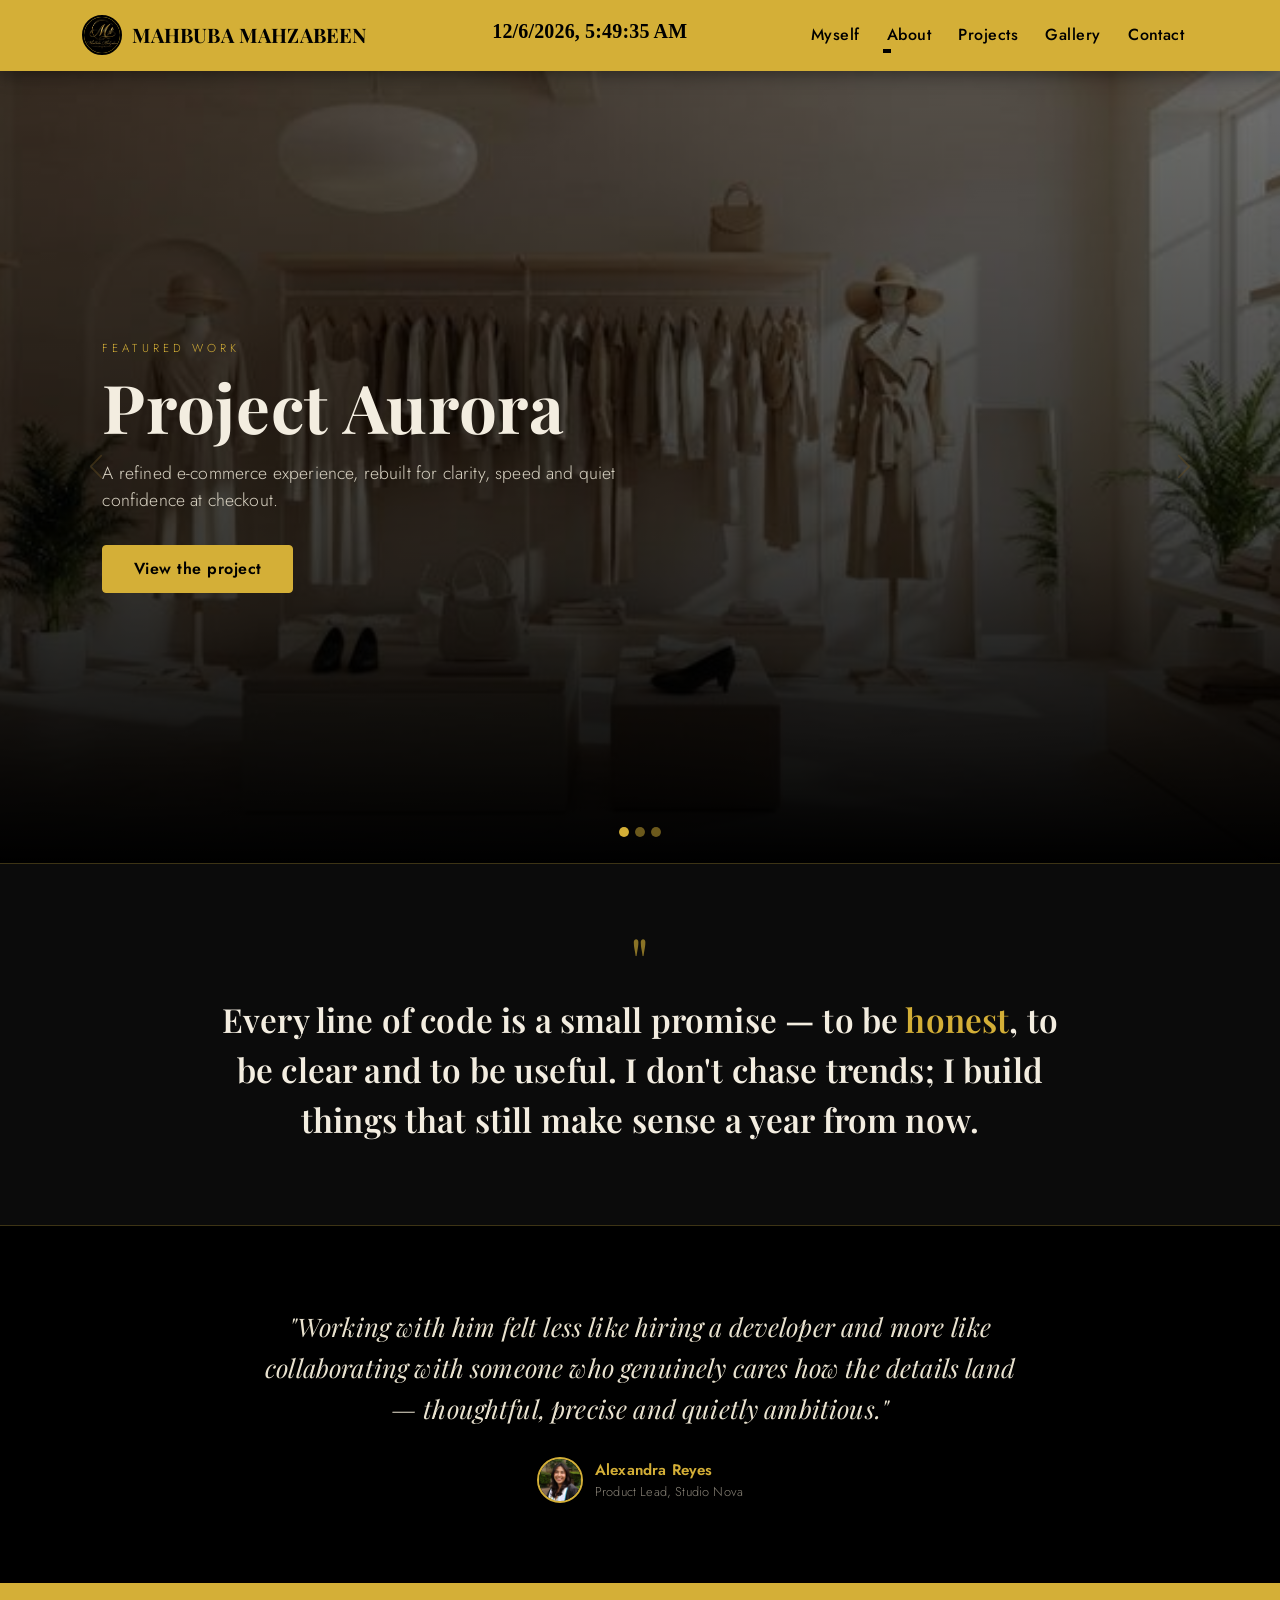
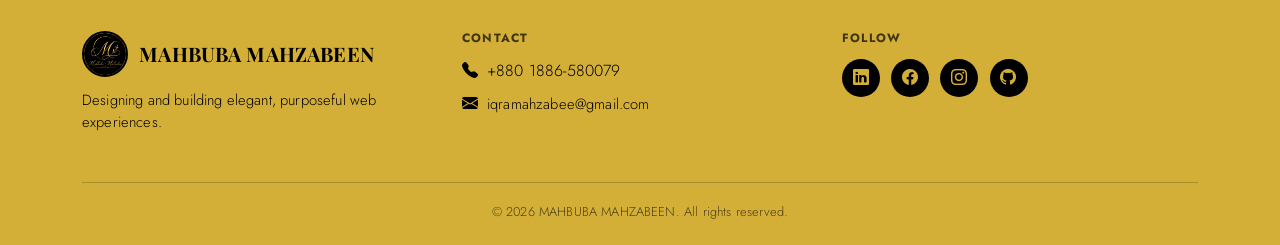
==== index.html @ 634c074c "first commit" ====
<!DOCTYPE html>
<html lang="en">

<head>
    <meta charset="UTF-8">
    <meta name="viewport" content="width=device-width, initial-scale=1.0">
    <title>MAHBUBA MAHZABEEN</title>
    <meta name="description"
        content="Portfolio of Your Name — designer & developer of elegant, purposeful web experiences.">

    <link rel="icon" type="image/png" href="./Images/MY LOGO Pic.jpeg">
    <link rel="apple-touch-icon" href="./Images/MY LOGO Pic.jpeg">

    <link href="https://cdn.jsdelivr.net/npm/bootstrap@5.3.3/dist/css/bootstrap.min.css" rel="stylesheet">
    <link href="https://cdn.jsdelivr.net/npm/bootstrap-icons@1.11.3/font/bootstrap-icons.css" rel="stylesheet">
    <link
        href="https://fonts.googleapis.com/css2?family=Playfair+Display:wght@600;700;800&family=Jost:wght@300;400;500;600;700&display=swap"
        rel="stylesheet">
    <link rel="stylesheet" href="style.css">
</head>

<body>

    <!-- ================= NAVBAR ================= -->
    <nav class="navbar navbar-expand-lg navbar-gold">
        <div class="container">
            <a class="navbar-brand" href="index.html">
                <img src="./Images/MY LOGO.png" alt="Your Name logo">
                <span>MAHBUBA MAHZABEEN</span>
            </a>
            <button class="navbar-toggler" type="button" data-bs-toggle="collapse" data-bs-target="#mainNav"
                aria-controls="mainNav" aria-expanded="false" aria-label="Toggle navigation">
                <span class="navbar-toggler-icon"></span>
            </button>

            <!-- Date Time -->

            <div class="container text-center mb-6">
                <h5 id="clock"></h5>
            </div>

            <div class="collapse navbar-collapse" id="mainNav">
                <ul class="navbar-nav ms-auto mb-2 mb-lg-0 align-items-lg-center">
                    <li class="nav-item"><a class="nav-link" href="myself.html">Myself</a></li>
                    <li class="nav-item dropdown">
                        <a class="nav-link dropdown-toggle" href="#" id="aboutDropdown" role="button"
                            data-bs-toggle="dropdown" aria-expanded="false">About</a>
                        <ul class="dropdown-menu dropdown-menu-end" aria-labelledby="aboutDropdown">
                            <li><a class="dropdown-item" href="education.html">Education</a></li>
                            <li><a class="dropdown-item" href="experience.html">Work Experience</a></li>
                            <li><a class="dropdown-item" href="skills.html">Skills</a></li>
                            <li><a class="dropdown-item" href="goals.html">Goals</a></li>
                        </ul>
                    </li>
                    <li class="nav-item"><a class="nav-link" href="works.html">Projects</a></li>
                    <li class="nav-item"><a class="nav-link" href="gallery.html">Gallery</a></li>
                    <li class="nav-item"><a class="nav-link" href="contact.html">Contact</a></li>
                </ul>
            </div>
        </div>
    </nav>

    <!-- ================= HERO SLIDER ================= -->
    <div id="heroCarousel" class="carousel slide hero-carousel" data-bs-ride="carousel">
        <div class="carousel-indicators">
            <button type="button" data-bs-target="#heroCarousel" data-bs-slide-to="0" class="active" aria-current="true"
                aria-label="Slide 1"></button>
            <button type="button" data-bs-target="#heroCarousel" data-bs-slide-to="1" aria-label="Slide 2"></button>
            <button type="button" data-bs-target="#heroCarousel" data-bs-slide-to="2" aria-label="Slide 3"></button>
        </div>

        <div class="carousel-inner">

            <div class="carousel-item active" style="background-image:url('./Images/Fashion\ Store.jfif');">
                <div class="hero-caption">
                    <span class="eyebrow">Featured Work</span>
                    <h2>Project Aurora</h2>
                    <p>A refined e-commerce experience, rebuilt for clarity, speed and quiet confidence at checkout.
                    </p>
                    <a href="works.html" class="btn btn-gold mt-3">View the project</a>
                </div>
            </div>

            <div class="carousel-item" style="background-image:url('./Images/Restaurant.jfif');">
                <div class="hero-caption">
                    <span class="eyebrow">Featured Work</span>
                    <h2>Studio Nova</h2>
                    <p>A portfolio platform for a creative studio, designed to feel less like a website and more like a
                        gallery.</p>
                    <a href="works.html" class="btn btn-gold mt-3">View the project</a>
                </div>
            </div>

            <div class="carousel-item" style="background-image:url('./Images/Agriculture.jfif');">
                <div class="hero-caption">
                    <span class="eyebrow">Featured Work</span>
                    <h2>Project Lumen</h2>
                    <p>A SaaS dashboard where dense data reads calmly — every number earns its place on the screen.</p>
                    <a href="works.html" class="btn btn-gold mt-3">View the project</a>
                </div>
            </div>

        </div>

        <button class="carousel-control-prev" type="button" data-bs-target="#heroCarousel" data-bs-slide="prev">
            <span class="carousel-control-prev-icon" aria-hidden="true"></span>
            <span class="visually-hidden">Previous</span>
        </button>
        <button class="carousel-control-next" type="button" data-bs-target="#heroCarousel" data-bs-slide="next">
            <span class="carousel-control-next-icon" aria-hidden="true"></span>
            <span class="visually-hidden">Next</span>
        </button>
    </div>

    <!-- ================= MOTTO / NITIKOTHA ================= -->
    <section class="motto-section">
        <div class="motto-mark">"</div>
        <p>Every line of code is a small promise — to be <span>honest</span>, to be clear and to be useful.
            I don't chase trends; I build things that still make sense a year from now.</p>
    </section>

    <!-- ================= QUOTE SECTION ================= -->
    <section class="quote-section">
        <blockquote>
            "Working with him felt less like hiring a developer and more like collaborating with someone who
            genuinely cares how the details land — thoughtful, precise and quietly ambitious."
        </blockquote>
        <div class="quote-author">
            <img src="./Images/Writer.jfif" alt="Alexandra Reyes">
            <div class="text-start">
                <span class="name">Alexandra Reyes</span>
                <span class="role">Product Lead, Studio Nova</span>
            </div>
        </div>
    </section>

    <!-- ================= FOOTER ================= -->
    <footer class="site-footer">
        <div class="container">
            <div class="row gy-4">
                <div class="col-md-4">
                    <div class="footer-brand">
                        <a class="navbar-brand" href="index.html">
                            <img src="./Images/MY LOGO.png" alt="Your Name logo">
                        </a>
                        <span>MAHBUBA MAHZABEEN</span>
                    </div>
                    <p>Designing and building elegant, purposeful web experiences.</p>
                </div>
                <div class="col-md-4">
                    <h6>Contact</h6>
                    <div class="footer-contact-item"><i class="bi bi-telephone-fill"></i> +880 1886-580079</div>
                    <div class="footer-contact-item"><i class="bi bi-envelope-fill"></i> <a
                            href="mailto:iqramahzabee@gmail.com">iqramahzabee@gmail.com</a></div>
                </div>
                <div class="col-md-4">
                    <h6>Follow</h6>
                    <div class="social-icons">
                        <a href="https://www.linkedin.com/in/mahbuba-mahzabeen-6a1262408?utm_source=share_via&utm_content=profile&utm_medium=member_android"
                            target="_blank" rel="noopener" aria-label="LinkedIn"><i class="bi bi-linkedin"></i></a>
                        <a href="https://www.facebook.com/share/1BynC6sabe/" target="_blank" rel="noopener"
                            aria-label="Facebook"><i class="bi bi-facebook"></i></a>
                        <a href="https://www.instagram.com/___mahzabeen___?igsh=MWk3dzBqaW16ZDhwMQ==" target="_blank"
                            rel="noopener" aria-label="Instagram"><i class="bi bi-instagram"></i></a>
                        <a href="https://github.com/iqramahzabee-art" target="_blank" rel="noopener"
                            aria-label="GitHub"><i class="bi bi-github"></i></a>
                    </div>
                </div>
            </div>
            <div class="footer-bottom">&copy; 2026 MAHBUBA MAHZABEEN. All rights reserved.</div>
        </div>
    </footer>

    <script src="https://cdn.jsdelivr.net/npm/bootstrap@5.3.3/dist/js/bootstrap.bundle.min.js"></script>
    <script src="script.js"></script>
</body>

</html>
---- style.css ----
:root {
    --black: #000000;
    --black-soft: #0b0b0b;
    --black-elevated: #131110;
    --gold: #d4af37;
    --gold-bright: #f4c430;
    --gold-dim: #8a7326;
    --ivory: #f3ede0;
    --hairline: rgba(212, 175, 55, 0.25);
}

* {
    box-sizing: border-box;
}

html {
    scroll-behavior: smooth;
}

body {
    background-color: var(--black);
    color: var(--ivory);
    font-family: 'Jost', sans-serif;
    font-weight: 300;
    letter-spacing: 0.01em;
    overflow-x: hidden;
}

h1,
h2,
h3,
h4,
.display {
    font-family: 'Playfair Display', serif;
    font-weight: 700;
    color: var(--ivory);
    letter-spacing: 0.01em;
}

a {
    text-decoration: none;
    color: inherit;
}

::selection {
    background: var(--gold);
    color: var(--black);
}

/* focus visibility for accessibility */
a:focus-visible,
button:focus-visible,
input:focus-visible,
textarea:focus-visible {
    outline: 2px solid var(--gold-bright);
    outline-offset: 3px;
}

@media (prefers-reduced-motion: reduce) {

    *,
    *::before,
    *::after {
        animation-duration: 0.001ms !important;
        transition-duration: 0.001ms !important;
    }
}

.eyebrow {
    font-family: 'Jost', sans-serif;
    text-transform: uppercase;
    letter-spacing: 0.35em;
    font-size: 0.72rem;
    color: var(--gold);
}

.gold-text {
    color: var(--gold);
}

.hairline {
    border: none;
    border-top: 1px solid var(--hairline);
    margin: 3rem 0;
}

.section {
    padding: 5.5rem 0;
}

.section-title {
    font-size: clamp(1.9rem, 3vw, 2.8rem);
    margin-bottom: 0.75rem;
}

.section-sub {
    color: #b9b2a0;
    max-width: 640px;
    font-weight: 300;
}

/* ==========================================================================
   NAVBAR — gold background, black text, sticky
   ========================================================================== */

.navbar-gold {
    background-color: var(--gold);
    padding: 0.65rem 0;
    position: sticky;
    top: 0;
    z-index: 1000;
    box-shadow: 0 2px 18px rgba(0, 0, 0, 0.45);
}

.navbar-gold .navbar-brand {
    display: flex;
    align-items: center;
    gap: 0.6rem;
    font-family: 'Playfair Display', serif;
    font-weight: 700;
    font-size: 1.25rem;
    color: var(--black) !important;
}

.navbar-gold .navbar-brand img {
    width: 40px;
    height: 40px;
    border-radius: 50%;
    border: 2px solid var(--black);
}

.navbar-gold .nav-link {
    color: var(--black) !important;
    font-weight: 500;
    letter-spacing: 0.03em;
    margin: 0 0.35rem;
    position: relative;
}

.navbar-gold .nav-link::after {
    content: "";
    position: absolute;
    left: 0;
    bottom: 2px;
    width: 0%;
    height: 2px;
    background: var(--black);
    transition: width 0.25s ease;
}

.navbar-gold .nav-link:hover::after,
.navbar-gold .nav-link.active::after {
    width: 100%;
}

.navbar-gold .dropdown-menu {
    background-color: var(--black);
    border: 1px solid var(--gold);
    border-radius: 10px;
    overflow: hidden;
    margin-top: 0.5rem;
}

.navbar-gold .dropdown-item {
    color: var(--gold);
    font-weight: 400;
    padding: 0.6rem 1.2rem;
}

.navbar-gold .dropdown-item:hover,
.navbar-gold .dropdown-item:focus {
    background-color: var(--gold);
    color: var(--black);
}

.navbar-toggler {
    border-color: var(--black) !important;
}

.navbar-toggler-icon {
    filter: invert(1);
}

/* ==========================================================================
   HERO SLIDER
   ========================================================================== */

.hero-carousel {
    height: 88vh;
    min-height: 480px;
}

.hero-carousel .carousel-item {
    height: 88vh;
    min-height: 480px;
    background-size: cover;
    background-position: center;
    position: relative;
}

.hero-carousel .carousel-item::after {
    content: "";
    position: absolute;
    inset: 0;
    background: linear-gradient(180deg, rgba(0, 0, 0, 0.55) 0%, rgba(0, 0, 0, 0.75) 60%, #000 100%);
}

.hero-caption {
    position: relative;
    z-index: 2;
    height: 100%;
    display: flex;
    flex-direction: column;
    align-items: flex-start;
    justify-content: center;
    padding: 0 8%;
    max-width: 900px;
}

.hero-caption .eyebrow {
    margin-bottom: 0.8rem;
}

.hero-caption h2 {
    font-size: clamp(2.2rem, 5.5vw, 4.2rem);
    line-height: 1.1;
    margin-bottom: 1rem;
}

.hero-caption p {
    color: #d8d2c2;
    font-size: 1.1rem;
    max-width: 520px;
}

.hero-carousel .carousel-indicators [data-bs-target] {
    background-color: var(--gold);
    width: 10px;
    height: 10px;
    border-radius: 50%;
    opacity: 0.5;
}

.hero-carousel .carousel-indicators .active {
    opacity: 1;
}

.hero-carousel .carousel-control-prev-icon,
.hero-carousel .carousel-control-next-icon {
    filter: invert(72%) sepia(44%) saturate(500%) hue-rotate(1deg) brightness(95%);
    width: 1.8rem;
    height: 1.8rem;
}

/* ==========================================================================
   BUTTONS
   ========================================================================== */

.btn-gold {
    background-color: var(--gold);
    color: var(--black);
    border: 1px solid var(--gold);
    font-weight: 600;
    letter-spacing: 0.03em;
    padding: 0.7rem 1.9rem;
    border-radius: 4px;
    transition: all 0.25s ease;
}

.btn-gold:hover {
    background-color: transparent;
    color: var(--gold);
    border-color: var(--gold);
}

.btn-outline-gold {
    background: transparent;
    color: var(--gold);
    border: 1px solid var(--gold);
    font-weight: 500;
    padding: 0.65rem 1.7rem;
    border-radius: 4px;
    transition: all 0.25s ease;
}

.btn-outline-gold:hover {
    background: var(--gold);
    color: var(--black);
}

/* ==========================================================================
   MOTTO / "NITIKOTHA" SECTION
   ========================================================================== */

.motto-section {
    background: var(--black-soft);
    border-top: 1px solid var(--hairline);
    border-bottom: 1px solid var(--hairline);
    text-align: center;
    padding: 5rem 1.5rem;
    position: relative;
}

.motto-section .motto-mark {
    font-family: 'Playfair Display', serif;
    font-size: 4rem;
    color: var(--gold-dim);
    line-height: 0.5;
    margin-bottom: 1.2rem;
}

.motto-section p {
    font-family: 'Playfair Display', serif;
    font-size: clamp(1.3rem, 2.6vw, 2.1rem);
    font-weight: 600;
    max-width: 880px;
    margin: 0 auto;
    color: var(--ivory);
    line-height: 1.5;
}

.motto-section p span {
    color: var(--gold);
}

/* ==========================================================================
   QUOTE SECTION
   ========================================================================== */

.quote-section {
    padding: 5rem 1.5rem;
    text-align: center;
}

.quote-section blockquote {
    font-family: 'Playfair Display', serif;
    font-style: italic;
    font-size: clamp(1.15rem, 2.2vw, 1.6rem);
    max-width: 760px;
    margin: 0 auto 1.75rem;
    color: #e9e2cf;
    line-height: 1.6;
}

.quote-author {
    display: flex;
    align-items: center;
    justify-content: center;
    gap: 0.75rem;
}

.quote-author img {
    width: 46px;
    height: 46px;
    border-radius: 50%;
    border: 2px solid var(--gold);
    object-fit: cover;
}

.quote-author .name {
    color: var(--gold);
    font-weight: 600;
    font-size: 0.95rem;
}

.quote-author .role {
    color: #8a8478;
    font-size: 0.8rem;
    display: block;
}

/* ==========================================================================
   CARDS — works / gallery
   ========================================================================== */

.work-card {
    background: var(--black-elevated);
    border: 1px solid var(--hairline);
    border-radius: 10px;
    overflow: hidden;
    transition: transform 0.3s ease, border-color 0.3s ease;
    height: 100%;
}

.work-card:hover {
    transform: translateY(-6px);
    border-color: var(--gold);
}

.work-card .work-img-wrap {
    position: relative;
    overflow: hidden;
    aspect-ratio: 16/10;
}

.work-card .work-img-wrap img {
    width: 100%;
    height: 100%;
    object-fit: cover;
    transition: transform 0.5s ease;
}

.work-card:hover .work-img-wrap img {
    transform: scale(1.08);
}

.work-card .work-body {
    padding: 1.3rem 1.4rem 1.5rem;
}

.work-card .work-body h5 {
    font-family: 'Playfair Display', serif;
    margin-bottom: 0.35rem;
    font-size: 1.15rem;
}

.work-card .work-body p {
    color: #a79f8d;
    font-size: 0.9rem;
    margin-bottom: 1rem;
}

.work-tag {
    display: inline-block;
    font-size: 0.68rem;
    text-transform: uppercase;
    letter-spacing: 0.12em;
    color: var(--gold);
    border: 1px solid var(--gold-dim);
    border-radius: 20px;
    padding: 0.15rem 0.7rem;
    margin-bottom: 0.8rem;
}

.top-badge {
    position: absolute;
    top: 14px;
    left: 14px;
    z-index: 2;
    background: var(--gold);
    color: var(--black);
    font-size: 0.7rem;
    font-weight: 700;
    letter-spacing: 0.05em;
    padding: 0.25rem 0.7rem;
    border-radius: 20px;
}

/* Gallery grid image tiles */
.gallery-tile {
    position: relative;
    border-radius: 10px;
    overflow: hidden;
    border: 1px solid var(--hairline);
    aspect-ratio: 4/3;
}

.gallery-tile img {
    width: 100%;
    height: 100%;
    object-fit: cover;
    transition: transform 0.5s ease;
}

.gallery-tile:hover img {
    transform: scale(1.1);
}

.gallery-tile .tile-caption {
    position: absolute;
    inset: auto 0 0 0;
    background: linear-gradient(180deg, transparent, rgba(0, 0, 0, 0.9));
    color: var(--gold);
    padding: 1.5rem 1rem 0.8rem;
    font-size: 0.9rem;
    font-weight: 500;
}

/* ==========================================================================
   PAGE HEADER (inner pages)
   ========================================================================== */

.page-header {
    padding: 4.5rem 0 3rem;
    text-align: center;
    border-bottom: 1px solid var(--hairline);
    background:
        radial-gradient(ellipse at top, rgba(212, 175, 55, 0.08), transparent 60%);
}

.page-header .eyebrow {
    justify-content: center;
}

/* ==========================================================================
   MYSELF PAGE
   ========================================================================== */

.myself-portrait {
    width: 100%;
    max-width: 380px;
    aspect-ratio: 4/4;
    object-fit: cover;
}

.myself-signature {
    font-family: 'Playfair Display', serif;
    font-style: italic;
    color: var(--gold);
    font-size: 1.4rem;
    margin-top: 1.5rem;
}

/* ==========================================================================
   ABOUT SUB-PAGES (education / experience / skills / goals)
   ========================================================================== */

.timeline-item {
    border-left: 2px solid var(--gold-dim);
    padding: 0 0 2.5rem 1.75rem;
    position: relative;
}

.timeline-item::before {
    content: "";
    position: absolute;
    left: -7px;
    top: 4px;
    width: 12px;
    height: 12px;
    border-radius: 50%;
    background: var(--gold);
}

.timeline-item:last-child {
    padding-bottom: 0;
}

.timeline-item .period {
    color: var(--gold);
    font-size: 0.8rem;
    text-transform: uppercase;
    letter-spacing: 0.08em;
}

.skill-bar-label {
    display: flex;
    justify-content: space-between;
    font-size: 0.9rem;
    margin-bottom: 0.4rem;
}

.skill-bar {
    height: 6px;
    background: var(--black-elevated);
    border: 1px solid var(--hairline);
    border-radius: 10px;
    overflow: hidden;
    margin-bottom: 1.6rem;
}

.skill-bar-fill {
    height: 100%;
    background: linear-gradient(90deg, var(--gold-dim), var(--gold-bright));
    border-radius: 10px;
}

.goal-card {
    background: var(--black-elevated);
    border: 1px solid var(--hairline);
    border-radius: 10px;
    padding: 2rem 1.6rem;
    height: 100%;
}

.goal-card .goal-num {
    font-family: 'Playfair Display', serif;
    font-size: 1.6rem;
    color: var(--gold-dim);
    margin-bottom: 0.6rem;
}

/* ==========================================================================
   CONTACT PAGE
   ========================================================================== */

.contact-logo-big {
    width: 130px;
    height: 130px;
    border-radius: 50%;
    border: 3px solid var(--gold);
    padding: 6px;
}

/* golden rounded form box, black text */
.contact-box {
    background-color: var(--gold);
    border-radius: 18px;
    padding: 2.5rem 2.2rem;
    color: var(--black);
    box-shadow: 0 20px 60px rgba(212, 175, 55, 0.15);
}

.contact-box label {
    color: var(--black);
    font-weight: 600;
    font-size: 0.88rem;
    margin-bottom: 0.35rem;
}

.contact-box .form-control {
    background-color: rgba(0, 0, 0, 0.06);
    border: 1px solid rgba(0, 0, 0, 0.35);
    color: var(--black);
    border-radius: 8px;
    padding: 0.65rem 0.9rem;
}

.contact-box .form-control:focus {
    background-color: rgba(0, 0, 0, 0.1);
    border-color: var(--black);
    box-shadow: none;
    color: var(--black);
}

.contact-box .form-control::placeholder {
    color: rgba(0, 0, 0, 0.45);
}

.contact-box .btn-submit-dark {
    background-color: var(--black);
    color: var(--gold);
    border: 1px solid var(--black);
    font-weight: 600;
    letter-spacing: 0.03em;
    padding: 0.7rem 1.9rem;
    border-radius: 8px;
    width: 100%;
    transition: all 0.25s ease;
}

.contact-box .btn-submit-dark:hover {
    background-color: transparent;
    color: var(--black);
}

#formSuccessToast {
    position: fixed;
    bottom: 24px;
    right: 24px;
    z-index: 2000;
    background: var(--gold);
    color: var(--black);
    border-radius: 10px;
    padding: 1rem 1.4rem;
    font-weight: 600;
    box-shadow: 0 10px 30px rgba(0, 0, 0, 0.5);
    display: flex;
    align-items: center;
    gap: 0.6rem;
    transform: translateY(20px);
    opacity: 0;
    pointer-events: none;
    transition: all 0.35s ease;
}

#formSuccessToast.show {
    transform: translateY(0);
    opacity: 1;
}

/* ==========================================================================
   FOOTER — gold background, black text
   ========================================================================== */

footer.site-footer {
    background-color: var(--gold);
    color: var(--black);
    padding: 3rem 0 1.5rem;
}

.site-footer .footer-brand {
    display: flex;
    align-items: center;
    gap: 0.7rem;
    margin-bottom: 0.8rem;
}

.site-footer .footer-brand img {
    width: 46px;
    height: 46px;
    border-radius: 50%;
    border: 2px solid var(--black);
}

.site-footer .footer-brand span {
    font-family: 'Playfair Display', serif;
    font-weight: 700;
    font-size: 1.25rem;
}

.site-footer h6 {
    text-transform: uppercase;
    letter-spacing: 0.1em;
    font-size: 0.75rem;
    font-weight: 700;
    color: rgba(0, 0, 0, 0.7);
    margin-bottom: 0.9rem;
}

.site-footer p,
.site-footer a {
    color: var(--black);
    font-size: 0.92rem;
}

.site-footer .footer-contact-item {
    display: flex;
    align-items: center;
    gap: 0.55rem;
    margin-bottom: 0.55rem;
}

.site-footer .social-icons {
    display: flex;
    gap: 0.7rem;
    margin-top: 0.3rem;
}

.site-footer .social-icons a {
    width: 38px;
    height: 38px;
    border-radius: 50%;
    background: var(--black);
    color: var(--gold);
    display: flex;
    align-items: center;
    justify-content: center;
    transition: all 0.25s ease;
    font-size: 1rem;
}

.site-footer .social-icons a:hover {
    background: transparent;
    border: 1px solid var(--black);
    transform: translateY(-3px);
}

.site-footer .footer-bottom {
    border-top: 1px solid rgba(0, 0, 0, 0.2);
    margin-top: 2rem;
    padding-top: 1.2rem;
    text-align: center;
    font-size: 0.8rem;
    color: rgba(0, 0, 0, 0.65);
}

/* ==========================================================================
   RESPONSIVE
   ========================================================================== */

@media (max-width: 991px) {
    .navbar-gold .navbar-collapse {
        background: var(--gold);
        padding: 1rem 0.5rem;
        border-radius: 8px;
        margin-top: 0.5rem;
    }
}

@media (max-width: 576px) {
    .section {
        padding: 3.5rem 0;
    }

    .hero-carousel,
    .hero-carousel .carousel-item {
        height: 78vh;
    }
}

#clock {
    display: flex;
    align-items: center;
    justify-content: center;
    gap: 0.6rem;
    font-family: 'Times New Roman', Times, serif, serif;
    font-weight: 700;
    font-size: 1.25rem;
    color: var(--black) !important;
}
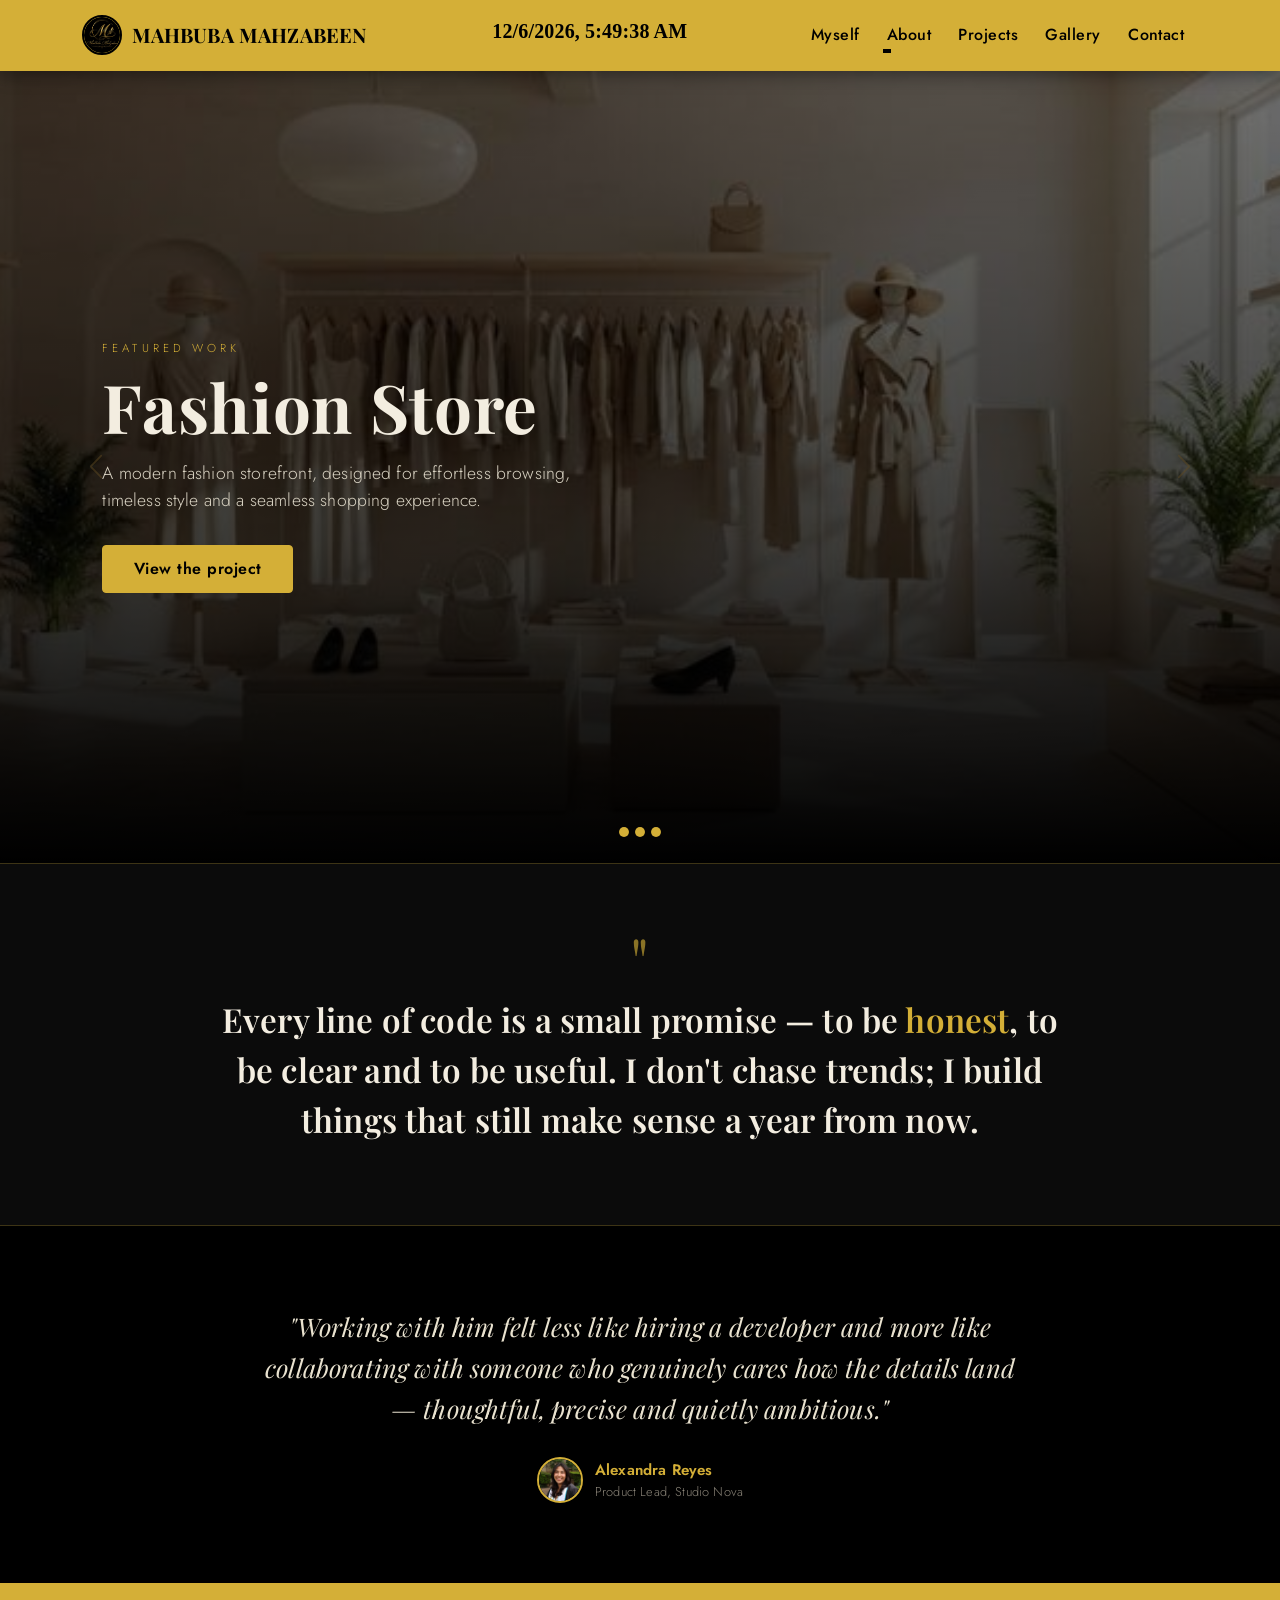
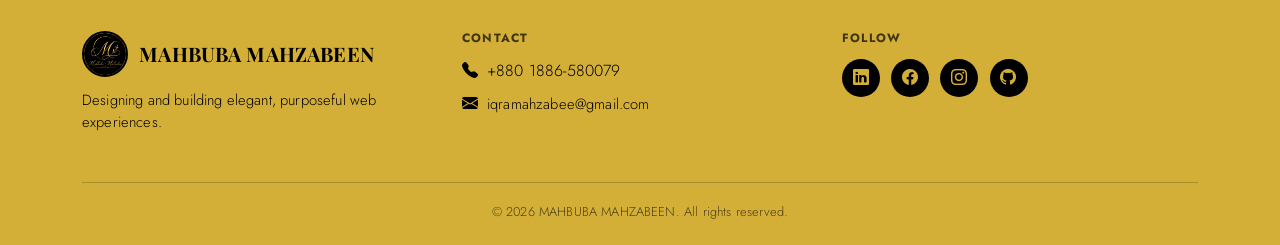
==== commit fd0a5971: "first commit" ====
--- a/index.html
+++ b/index.html
@@ -46,6 +46,7 @@
                         <a class="nav-link dropdown-toggle" href="#" id="aboutDropdown" role="button"
                             data-bs-toggle="dropdown" aria-expanded="false">About</a>
                         <ul class="dropdown-menu dropdown-menu-end" aria-labelledby="aboutDropdown">
+                            <li><a class="dropdown-item" href="intro.html">Introduction</a></li>
                             <li><a class="dropdown-item" href="education.html">Education</a></li>
                             <li><a class="dropdown-item" href="experience.html">Work Experience</a></li>
                             <li><a class="dropdown-item" href="skills.html">Skills</a></li>
@@ -65,8 +66,10 @@
         <div class="carousel-indicators">
             <button type="button" data-bs-target="#heroCarousel" data-bs-slide-to="0" class="active" aria-current="true"
                 aria-label="Slide 1"></button>
-            <button type="button" data-bs-target="#heroCarousel" data-bs-slide-to="1" aria-label="Slide 2"></button>
-            <button type="button" data-bs-target="#heroCarousel" data-bs-slide-to="2" aria-label="Slide 3"></button>
+            <button type="button" data-bs-target="#heroCarousel" data-bs-slide-to="1" class="active" aria-current="true"
+                aria-label="Slide 2"></button>
+            <button type="button" data-bs-target="#heroCarousel" data-bs-slide-to="2" class="active" aria-current="true"
+                aria-label="Slide 3"></button>
         </div>
 
         <div class="carousel-inner">
@@ -74,9 +77,9 @@
             <div class="carousel-item active" style="background-image:url('./Images/Fashion\ Store.jfif');">
                 <div class="hero-caption">
                     <span class="eyebrow">Featured Work</span>
-                    <h2>Project Aurora</h2>
-                    <p>A refined e-commerce experience, rebuilt for clarity, speed and quiet confidence at checkout.
-                    </p>
+                    <h2>Fashion Store</h2>
+                    <p>A modern fashion storefront, designed for effortless browsing, timeless style and a seamless
+                        shopping experience.</p>
                     <a href="works.html" class="btn btn-gold mt-3">View the project</a>
                 </div>
             </div>
@@ -84,9 +87,9 @@
             <div class="carousel-item" style="background-image:url('./Images/Restaurant.jfif');">
                 <div class="hero-caption">
                     <span class="eyebrow">Featured Work</span>
-                    <h2>Studio Nova</h2>
-                    <p>A portfolio platform for a creative studio, designed to feel less like a website and more like a
-                        gallery.</p>
+                    <h2>Restaurant</h2>
+                    <p>A refined dining experience, crafted for effortless reservations, elegant menus and memorable
+                        moments at every table.</p>
                     <a href="works.html" class="btn btn-gold mt-3">View the project</a>
                 </div>
             </div>
@@ -94,8 +97,9 @@
             <div class="carousel-item" style="background-image:url('./Images/Agriculture.jfif');">
                 <div class="hero-caption">
                     <span class="eyebrow">Featured Work</span>
-                    <h2>Project Lumen</h2>
-                    <p>A SaaS dashboard where dense data reads calmly — every number earns its place on the screen.</p>
+                    <h2>Agricultural Information Hub</h2>
+                    <p>A trusted agricultural resource, built for accessible knowledge, practical guidance and
+                        confident farming decisions.</p>
                     <a href="works.html" class="btn btn-gold mt-3">View the project</a>
                 </div>
             </div>
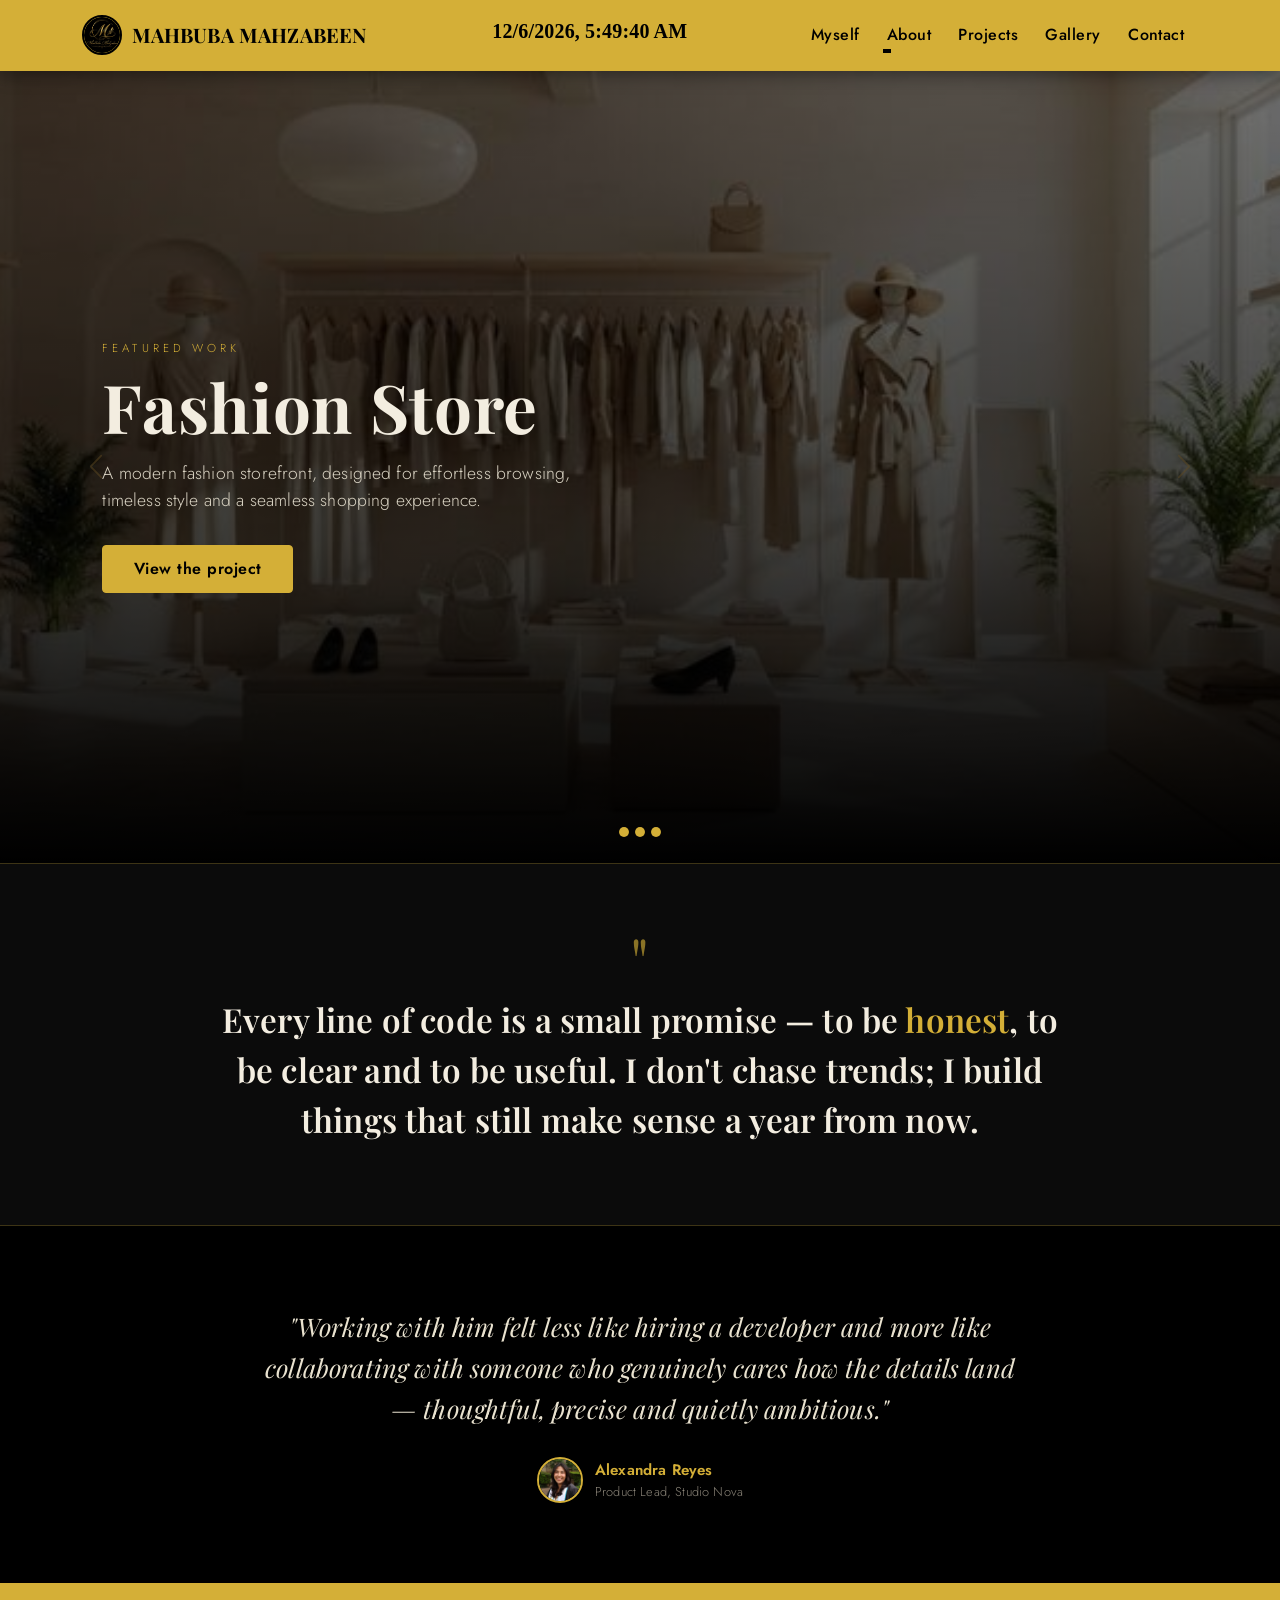
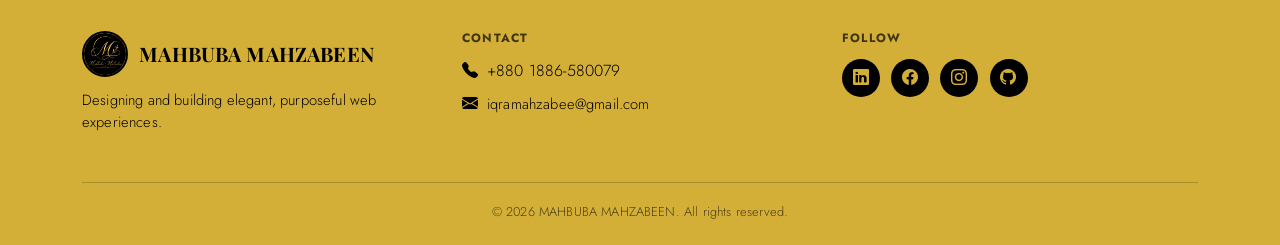
==== commit 4de10da8: "first commit" ====
--- a/index.html
+++ b/index.html
@@ -48,7 +48,6 @@
                         <ul class="dropdown-menu dropdown-menu-end" aria-labelledby="aboutDropdown">
                             <li><a class="dropdown-item" href="intro.html">Introduction</a></li>
                             <li><a class="dropdown-item" href="education.html">Education</a></li>
-                            <li><a class="dropdown-item" href="experience.html">Work Experience</a></li>
                             <li><a class="dropdown-item" href="skills.html">Skills</a></li>
                             <li><a class="dropdown-item" href="goals.html">Goals</a></li>
                         </ul>
